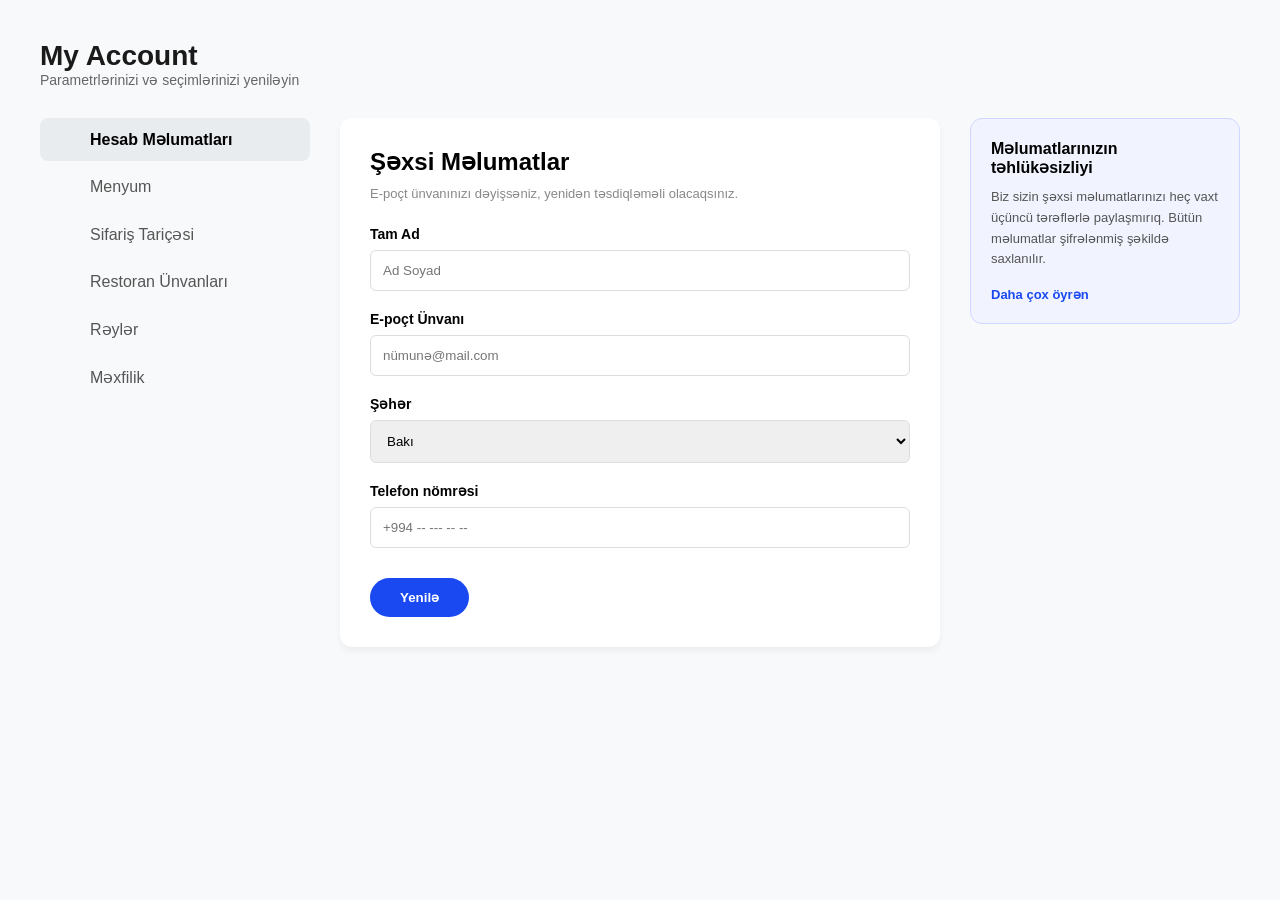
==== personal account/index.html @ 3f7dc57c "Personal Account" ====
<!DOCTYPE html>
<html lang="az">
<head>
    <meta charset="UTF-8">
    <meta name="viewport" content="width=device-width, initial-scale=1.0">
    <title>Restoran - Şəxsi Kabinet</title>
    <link rel="stylesheet" href="style.css">
    <!-- İkonlar üçün FontAwesome -->
    <link rel="stylesheet" href="https://cloudflare.com">
</head>
<body>

<div class="account-container">
    <header class="account-header">
        <h1>My Account</h1>
        <p>Parametrlərinizi və seçimlərinizi yeniləyin</p>
    </header>

    <div class="account-content">
        <!-- Sol Menyu -->
        <nav class="side-menu">
            <ul>
                <li class="active"><i class="fa-solid fa-user"></i> Hesab Məlumatları</li>
                <li><i class="fa-solid fa-utensils"></i> Menyum</li>
                <li><i class="fa-solid fa-receipt"></i> Sifariş Tariçəsi</li>
                <li><i class="fa-solid fa-location-dot"></i> Restoran Ünvanları</li>
                <li><i class="fa-solid fa-star"></i> Rəylər</li>
                <li><i class="fa-solid fa-shield-halved"></i> Məxfilik</li>
            </ul>
        </nav>

        <!-- Orta Hissə (Form) -->
        <main class="main-form">
            <h2>Şəxsi Məlumatlar</h2>
            <p class="info-text">E-poçt ünvanınızı dəyişsəniz, yenidən təsdiqləməli olacaqsınız.</p>
            
            <form>
                <div class="input-group">
                    <label>Tam Ad</label>
                    <input type="text" placeholder="Ad Soyad">
                </div>
                
                <div class="input-group">
                    <label>E-poçt Ünvanı</label>
                    <input type="email" placeholder="nümunə@mail.com">
                </div>

                <div class="input-group">
                    <label>Şəhər</label>
                    <select>
                        <option>Bakı</option>
                        <option>Gəncə</option>
                        <option>Sumqayıt</option>
                    </select>
                </div>

                <div class="input-group">
                    <label>Telefon nömrəsi</label>
                    <input type="tel" placeholder="+994 -- --- -- --">
                </div>

                <button type="submit" class="update-btn">Yenilə</button>
            </form>
        </main>

        <!-- Sağ Tərəf (Məlumat Paneli) -->
        <aside class="info-sidebar">
            <div class="info-box">
                <i class="fa-solid fa-circle-info"></i>
                <h3>Məlumatlarınızın təhlükəsizliyi</h3>
                <p>Biz sizin şəxsi məlumatlarınızı heç vaxt üçüncü tərəflərlə paylaşmırıq. Bütün məlumatlar şifrələnmiş şəkildə saxlanılır.</p>
                <a href="#">Daha çox öyrən</a>
            </div>
        </aside>
    </div>
</div>

</body>
</html>
---- personal account/style.css ----
* {
    box-sizing: border-box;
    margin: 0;
    padding: 0;
    font-family: 'Segoe UI', sans-serif;
}

body {
    background-color: #f8f9fa;
    padding: 40px;
}

.account-container {
    max-width: 1200px;
    margin: 0 auto;
}

.account-header {
    margin-bottom: 30px;
}

.account-header h1 {
    font-size: 28px;
    color: #1a1a1a;
}

.account-header p {
    color: #666;
    font-size: 14px;
}

.account-content {
    display: flex;
    gap: 30px;
}

/* Sol Menyu */
.side-menu {
    flex: 1;
}

.side-menu ul {
    list-style: none;
}

.side-menu li {
    padding: 12px 15px;
    margin-bottom: 5px;
    color: #555;
    cursor: pointer;
    border-radius: 8px;
    transition: 0.3s;
    display: flex;
    align-items: center;
}

.side-menu li i {
    margin-right: 15px;
    width: 20px;
}

.side-menu li:hover, .side-menu li.active {
    background-color: #e9ecef;
    color: #000;
    font-weight: 600;
}

/* Orta Form */
.main-form {
    flex: 2;
    background: white;
    padding: 30px;
    border-radius: 12px;
    box-shadow: 0 4px 6px rgba(0,0,0,0.05);
}

.info-text {
    font-size: 13px;
    color: #888;
    margin: 10px 0 25px 0;
}

.input-group {
    margin-bottom: 20px;
}

.input-group label {
    display: block;
    font-weight: 600;
    margin-bottom: 8px;
    font-size: 14px;
}

.input-group input, .input-group select {
    width: 100%;
    padding: 12px;
    border: 1px solid #ddd;
    border-radius: 6px;
    outline: none;
}

.update-btn {
    background-color: #1a49f1;
    color: white;
    border: none;
    padding: 12px 30px;
    border-radius: 25px;
    cursor: pointer;
    font-weight: 600;
    margin-top: 10px;
}

/* Sağ tərəf */
.info-sidebar {
    flex: 1;
}

.info-box {
    background-color: #f1f4ff;
    padding: 20px;
    border-radius: 12px;
    border: 1px solid #d0d7ff;
}

.info-box i {
    font-size: 24px;
    color: #1a49f1;
    margin-bottom: 15px;
}

.info-box h3 {
    font-size: 16px;
    margin-bottom: 10px;
}

.info-box p {
    font-size: 13px;
    line-height: 1.6;
    color: #555;
    margin-bottom: 15px;
}

.info-box a {
    color: #1a49f1;
    font-size: 13px;
    text-decoration: none;
    font-weight: 600;
}
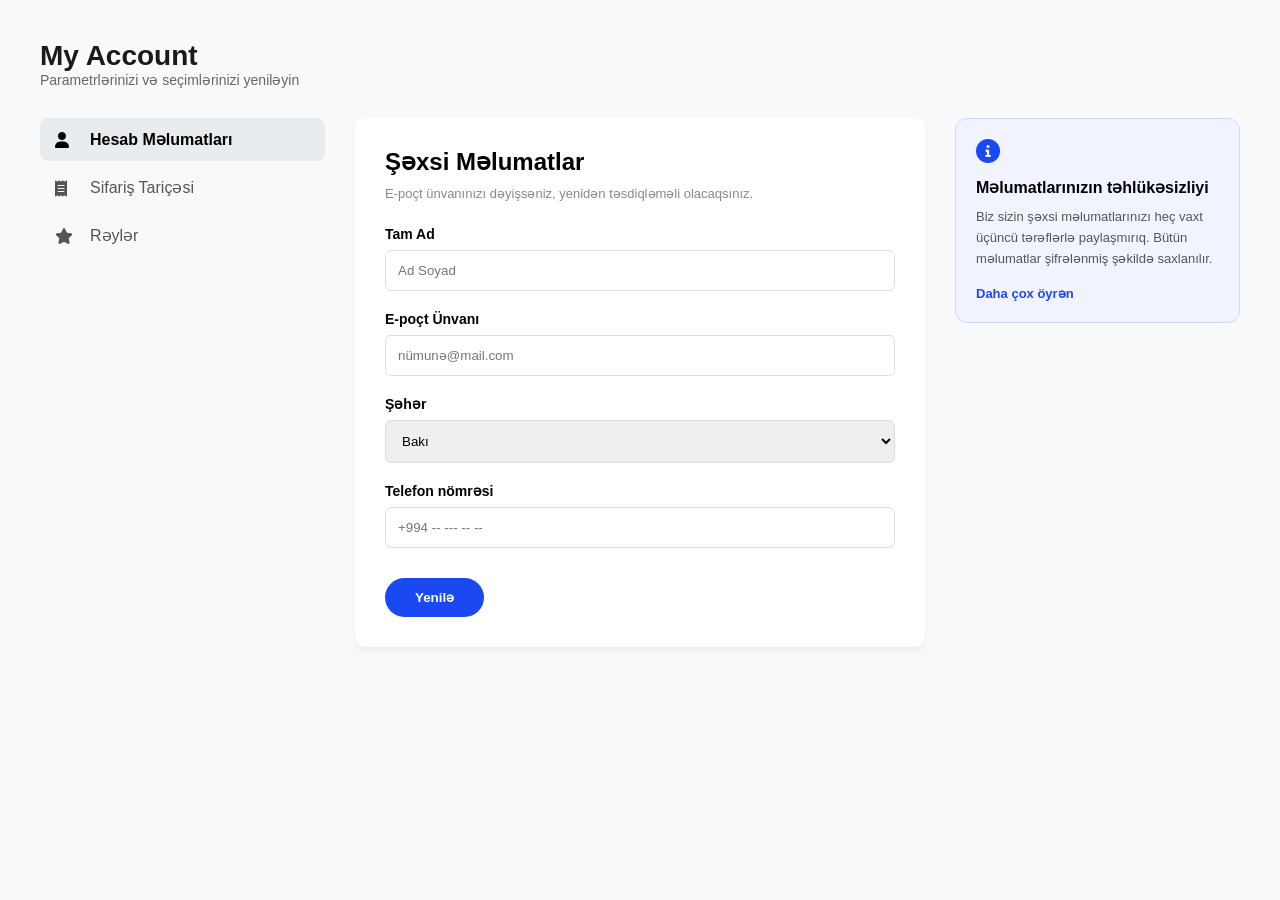
==== commit 76b80053: "my-page-sehifesi" ====
--- a/personal account/index.html
+++ b/personal account/index.html
@@ -6,7 +6,7 @@
     <title>Restoran - Şəxsi Kabinet</title>
     <link rel="stylesheet" href="style.css">
     <!-- İkonlar üçün FontAwesome -->
-    <link rel="stylesheet" href="https://cloudflare.com">
+    <link rel="stylesheet" href="https://cdnjs.cloudflare.com/ajax/libs/font-awesome/6.0.0/css/all.min.css">
 </head>
 <body>
 
@@ -21,47 +21,121 @@
         <nav class="side-menu">
             <ul>
                 <li class="active"><i class="fa-solid fa-user"></i> Hesab Məlumatları</li>
-                <li><i class="fa-solid fa-utensils"></i> Menyum</li>
                 <li><i class="fa-solid fa-receipt"></i> Sifariş Tariçəsi</li>
-                <li><i class="fa-solid fa-location-dot"></i> Restoran Ünvanları</li>
                 <li><i class="fa-solid fa-star"></i> Rəylər</li>
-                <li><i class="fa-solid fa-shield-halved"></i> Məxfilik</li>
             </ul>
         </nav>
 
         <!-- Orta Hissə (Form) -->
-        <main class="main-form">
-            <h2>Şəxsi Məlumatlar</h2>
-            <p class="info-text">E-poçt ünvanınızı dəyişsəniz, yenidən təsdiqləməli olacaqsınız.</p>
-            
-            <form>
-                <div class="input-group">
-                    <label>Tam Ad</label>
-                    <input type="text" placeholder="Ad Soyad">
+        <div class="main-content">
+            <!-- Şəxsi Məlumatlar -->
+            <main class="main-section active" id="personal-info">
+                <h2>Şəxsi Məlumatlar</h2>
+                <p class="info-text">E-poçt ünvanınızı dəyişsəniz, yenidən təsdiqləməli olacaqsınız.</p>
+                
+                <form>
+                    <div class="input-group">
+                        <label>Tam Ad</label>
+                        <input type="text" placeholder="Ad Soyad">
+                    </div>
+                    
+                    <div class="input-group">
+                        <label>E-poçt Ünvanı</label>
+                        <input type="email" placeholder="nümunə@mail.com">
+                    </div>
+
+                    <div class="input-group">
+                        <label>Şəhər</label>
+                        <select>
+                            <option>Bakı</option>
+                            <option>Gəncə</option>
+                            <option>Sumqayıt</option>
+                        </select>
+                    </div>
+
+                    <div class="input-group">
+                        <label>Telefon nömrəsi</label>
+                        <input type="tel" placeholder="+994 -- --- -- --">
+                    </div>
+
+                    <button type="submit" class="update-btn">Yenilə</button>
+                </form>
+            </main>
+
+            <!-- Sifariş Tariçəsi -->
+            <main class="main-section" id="order-history">
+                <h2>Sifariş Tariçəsi</h2>
+                <p class="info-text">Keçmiş sifarişlərinizi burada görə bilərsiniz.</p>
+                
+                <div class="order-list">
+                    <div class="order-item">
+                        <div class="order-header">
+                            <span class="order-date">15 Noyabr 2023</span>
+                            <span class="order-status">Çatdırıldı</span>
+                        </div>
+                        <div class="order-details">
+                            <p><strong>Yemək:</strong> Pizza Margherita, Salat</p>
+                            <p><strong>Ümumi Məbləğ:</strong> 25 AZN</p>
+                        </div>
+                    </div>
+                    
+                    <div class="order-item">
+                        <div class="order-header">
+                            <span class="order-date">10 Noyabr 2023</span>
+                            <span class="order-status">Çatdırıldı</span>
+                        </div>
+                        <div class="order-details">
+                            <p><strong>Yemək:</strong> Burger, Frit</p>
+                            <p><strong>Ümumi Məbləğ:</strong> 18 AZN</p>
+                        </div>
+                    </div>
+                    
+                    <!-- Daha çox sifariş əlavə edilə bilər -->
                 </div>
+            </main>
+
+            <!-- Rəylər -->
+            <main class="main-section" id="reviews">
+                <h2>Rəylər</h2>
+                <p class="info-text">Restoran haqqında rəylərinizi oxuyun.</p>
                 
-                <div class="input-group">
-                    <label>E-poçt Ünvanı</label>
-                    <input type="email" placeholder="nümunə@mail.com">
+                <div class="reviews-list">
+                    <h3>Digər Rəylər</h3>
+                    <div class="review-item">
+                        <div class="review-header">
+                            <span class="review-food-date">Pizza Margherita - 15 Noyabr 2023</span>
+                            <div class="review-actions">
+                                <div class="review-stars">
+                                    <i class="fa-solid fa-star"></i>
+                                    <i class="fa-solid fa-star"></i>
+                                    <i class="fa-solid fa-star"></i>
+                                    <i class="fa-solid fa-star"></i>
+                                    <i class="fa-solid fa-star"></i>
+                                </div>
+                                <i class="fa-solid fa-trash delete-icon"></i>
+                            </div>
+                        </div>
+                        <p class="review-text">Çox yaxşı xidmət və dadlı yeməklər!</p>
+                    </div>
+                    
+                    <div class="review-item">
+                        <div class="review-header">
+                            <span class="review-food-date">Burger - 10 Noyabr 2023</span>
+                            <div class="review-actions">
+                                <div class="review-stars">
+                                    <i class="fa-solid fa-star"></i>
+                                    <i class="fa-solid fa-star"></i>
+                                    <i class="fa-solid fa-star"></i>
+                                    <i class="fa-solid fa-star"></i>
+                                </div>
+                                <i class="fa-solid fa-trash delete-icon"></i>
+                            </div>
+                        </div>
+                        <p class="review-text">Yeməklər dadlı idi, amma çatdırılma gecikdi.</p>
+                    </div>
                 </div>
-
-                <div class="input-group">
-                    <label>Şəhər</label>
-                    <select>
-                        <option>Bakı</option>
-                        <option>Gəncə</option>
-                        <option>Sumqayıt</option>
-                    </select>
-                </div>
-
-                <div class="input-group">
-                    <label>Telefon nömrəsi</label>
-                    <input type="tel" placeholder="+994 -- --- -- --">
-                </div>
-
-                <button type="submit" class="update-btn">Yenilə</button>
-            </form>
-        </main>
+            </main>
+        </div>
 
         <!-- Sağ Tərəf (Məlumat Paneli) -->
         <aside class="info-sidebar">
@@ -75,5 +149,32 @@
     </div>
 </div>
 
+<script>
+    const menuItems = document.querySelectorAll('.side-menu li');
+    const sections = document.querySelectorAll('.main-section');
+
+    menuItems.forEach((item, index) => {
+        item.addEventListener('click', () => {
+            // Remove active class from all menu items
+            menuItems.forEach(li => li.classList.remove('active'));
+            // Add active class to clicked item
+            item.classList.add('active');
+
+            // Hide all sections
+            sections.forEach(section => section.classList.remove('active'));
+            // Show corresponding section
+            sections[index].classList.add('active');
+        });
+    });
+
+    // Delete review functionality
+    const deleteIcons = document.querySelectorAll('.delete-icon');
+    deleteIcons.forEach(icon => {
+        icon.addEventListener('click', () => {
+            icon.closest('.review-item').remove();
+        });
+    });
+</script>
+
 </body>
 </html>
--- a/personal account/style.css
+++ b/personal account/style.css
@@ -66,12 +66,20 @@
 }
 
 /* Orta Form */
-.main-form {
+.main-content {
     flex: 2;
+}
+
+.main-section {
     background: white;
     padding: 30px;
     border-radius: 12px;
     box-shadow: 0 4px 6px rgba(0,0,0,0.05);
+    display: none;
+}
+
+.main-section.active {
+    display: block;
 }
 
 .info-text {
@@ -146,3 +154,136 @@
     text-decoration: none;
     font-weight: 600;
 }
+
+/* Sifariş Tariçəsi */
+.order-list {
+    margin-top: 20px;
+}
+
+.order-item {
+    border: 1px solid #ddd;
+    border-radius: 8px;
+    padding: 15px;
+    margin-bottom: 15px;
+    background-color: #fafafa;
+}
+
+.order-header {
+    display: flex;
+    justify-content: space-between;
+    margin-bottom: 10px;
+}
+
+.order-date {
+    font-weight: 600;
+    color: #333;
+}
+
+.order-status {
+    color: #28a745;
+    font-weight: 600;
+}
+
+.order-details p {
+    margin: 5px 0;
+    font-size: 14px;
+}
+
+/* Rəylər */
+.review-form, .reviews-list {
+    margin-top: 30px;
+}
+
+.review-form h3, .reviews-list h3 {
+    margin-bottom: 15px;
+    font-size: 18px;
+}
+
+.input-group textarea {
+    width: 100%;
+    padding: 12px;
+    border: 1px solid #ddd;
+    border-radius: 6px;
+    outline: none;
+    resize: vertical;
+}
+
+.stars {
+    display: flex;
+    gap: 5px;
+}
+
+.stars i {
+    color: #ddd;
+    cursor: pointer;
+}
+
+.stars i:hover, .stars i.active {
+    color: #ffc107;
+}
+
+.review-item {
+    border: 1px solid #ddd;
+    border-radius: 8px;
+    padding: 15px;
+    margin-bottom: 15px;
+    background-color: #fafafa;
+}
+
+.review-header {
+    display: flex;
+    justify-content: space-between;
+    align-items: center;
+    margin-bottom: 10px;
+}
+
+.review-food-date {
+    font-weight: 600;
+    color: #333;
+}
+
+.review-actions {
+    display: flex;
+    align-items: center;
+    gap: 10px;
+}
+
+.review-stars {
+    display: flex;
+    gap: 2px;
+}
+
+.review-stars i {
+    color: #ffc107;
+}
+
+.delete-btn {
+    background-color: #dc3545;
+    color: white;
+    border: none;
+    padding: 5px 10px;
+    border-radius: 4px;
+    cursor: pointer;
+    font-size: 12px;
+    font-weight: 600;
+}
+
+.delete-btn:hover {
+    background-color: #c82333;
+}
+
+.delete-icon {
+    color: #dc3545;
+    cursor: pointer;
+    font-size: 16px;
+    transition: color 0.3s;
+}
+
+.delete-icon:hover {
+    color: #c82333;
+}
+
+.review-text {
+    font-size: 14px;
+    line-height: 1.5;
+}
